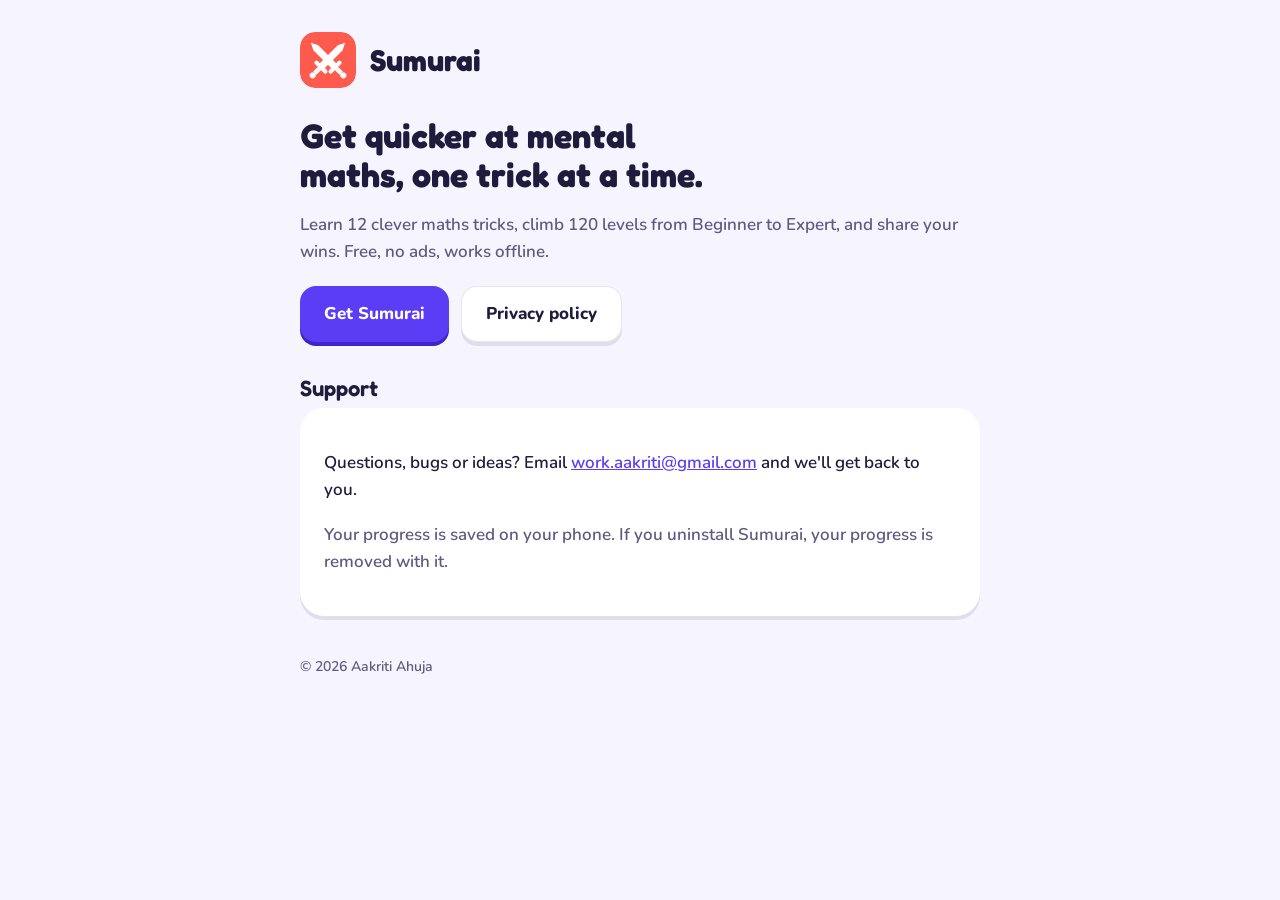
==== index.html @ b212c048 "Sumurai website: privacy policy, support page, share landing page Co-Authored-By: Claude Opus 5.5 <n" ====
<!doctype html>
<html lang="en">
<head>
<meta charset="utf-8"><meta name="viewport" content="width=device-width, initial-scale=1, viewport-fit=cover">
<title>Sumurai – Mental Maths Trainer</title>
<meta name="description" content="Get quicker at mental maths with fun tricks, 120 levels and daily challenges.">
<link rel="icon" href="mark.svg"><link rel="stylesheet" href="style.css">
</head>
<body><main>
<header><img src="mark.svg" alt=""><a href="./">Sumurai</a></header>
<h1>Get quicker at mental maths, one trick at a time.</h1>
<p class="soft">Learn 12 clever maths tricks, climb 120 levels from Beginner to Expert, and share your wins. Free, no ads, works offline.</p>
<div class="btns">
  <a class="btn" href="get.html">Get Sumurai</a>
  <a class="btn secondary" href="privacy.html">Privacy policy</a>
</div>
<h2>Support</h2>
<div class="card">
  <p>Questions, bugs or ideas? Email <a href="mailto:work.aakriti@gmail.com">work.aakriti@gmail.com</a> and we'll get back to you.</p>
  <p class="soft">Your progress is saved on your phone. If you uninstall Sumurai, your progress is removed with it.</p>
</div>
<footer>© 2026 Aakriti Ahuja</footer>
</main></body>
</html>
---- style.css ----
@import url("https://fonts.googleapis.com/css2?family=Fredoka:wght@600;700&family=Nunito:wght@600;700;800&display=swap");
:root { --bg:#f6f5ff; --surface:#fff; --ink:#1f1b3d; --soft:#5f5a80; --primary:#5b3df5; --edge:#3f25c7; --coral:#ff5a4e; --line:#1f1b3d1a; }
@media (prefers-color-scheme: dark) { :root { --bg:#14122b; --surface:#1f1c3d; --ink:#f2f0ff; --soft:#a9a4cf; --primary:#8f7bff; --edge:#6a55e8; --line:#f2f0ff1f; } }
* { box-sizing: border-box; }
[hidden] { display: none !important; }
body { margin:0; background:var(--bg); color:var(--ink); font:600 17px/1.6 Nunito, system-ui, sans-serif;
  padding: 32px max(16px, env(safe-area-inset-left)) 48px max(16px, env(safe-area-inset-right)); }
main { max-width: 680px; margin: 0 auto; }
header { display:flex; align-items:center; gap:14px; margin-bottom:28px; }
header img { width:56px; height:56px; border-radius:15px; }
header a { font:700 30px Fredoka, system-ui, sans-serif; color:var(--ink); text-decoration:none; }
h1 { font:700 34px/1.15 Fredoka, system-ui, sans-serif; margin:0 0 8px; text-wrap:balance; }
h2 { font:600 22px/1.3 Fredoka, system-ui, sans-serif; margin:32px 0 6px; }
p, li { color:var(--ink); } .soft { color:var(--soft); }
a { color:var(--primary); }
.card { background:var(--surface); border-radius:24px; padding:24px; box-shadow:0 4px 0 var(--line); }
.btn { display:inline-flex; align-items:center; justify-content:center; gap:8px; min-height:56px; padding:0 24px; border-radius:16px;
  background:var(--primary); color:#fff; font:800 17px Nunito, system-ui, sans-serif; text-decoration:none; box-shadow:0 4px 0 var(--edge); }
.btn.secondary { background:var(--surface); color:var(--ink); box-shadow:0 4px 0 var(--line); border:1px solid var(--line); }
.btns { display:flex; flex-wrap:wrap; gap:12px; margin-top:20px; }
footer { margin-top:40px; font-size:14px; color:var(--soft); }
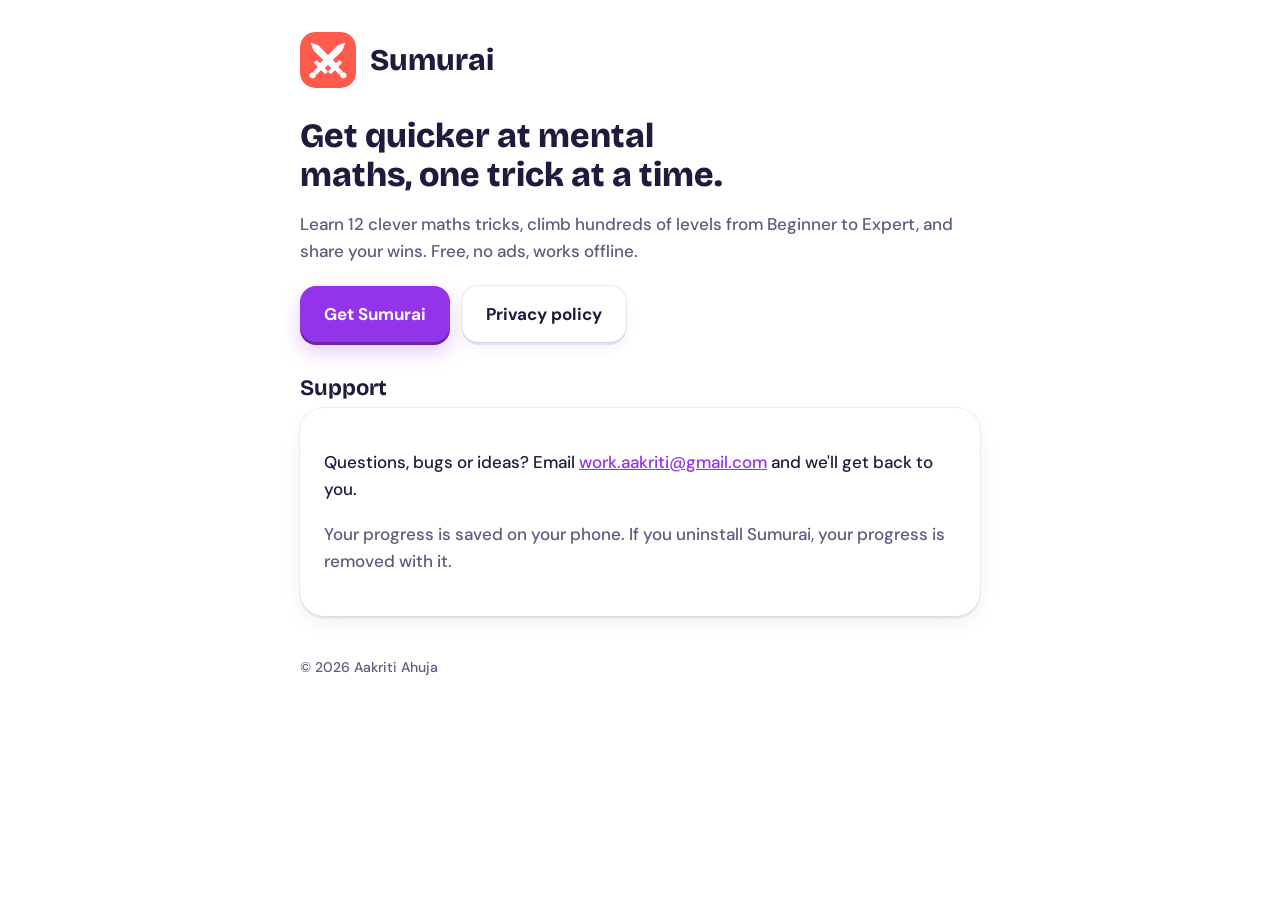
==== commit ccbbbc75: "Say hundreds of levels instead of a level count Co-Authored-By: Claude Opus 5.5 <noreply@anthropic.c" ====
--- a/index.html
+++ b/index.html
@@ -3,13 +3,13 @@
 <head>
 <meta charset="utf-8"><meta name="viewport" content="width=device-width, initial-scale=1, viewport-fit=cover">
 <title>Sumurai – Mental Maths Trainer</title>
-<meta name="description" content="Get quicker at mental maths with fun tricks, 120 levels and daily challenges.">
+<meta name="description" content="Get quicker at mental maths with fun tricks, hundreds of levels and daily challenges.">
 <link rel="icon" href="mark.svg"><link rel="stylesheet" href="style.css">
 </head>
 <body><main>
 <header><img src="mark.svg" alt=""><a href="./">Sumurai</a></header>
 <h1>Get quicker at mental maths, one trick at a time.</h1>
-<p class="soft">Learn 12 clever maths tricks, climb 120 levels from Beginner to Expert, and share your wins. Free, no ads, works offline.</p>
+<p class="soft">Learn 12 clever maths tricks, climb hundreds of levels from Beginner to Expert, and share your wins. Free, no ads, works offline.</p>
 <div class="btns">
   <a class="btn" href="get.html">Get Sumurai</a>
   <a class="btn secondary" href="privacy.html">Privacy policy</a>
--- a/style.css
+++ b/style.css
@@ -1,21 +1,21 @@
-@import url("https://fonts.googleapis.com/css2?family=Fredoka:wght@600;700&family=Nunito:wght@600;700;800&display=swap");
-:root { --bg:#f6f5ff; --surface:#fff; --ink:#1f1b3d; --soft:#5f5a80; --primary:#5b3df5; --edge:#3f25c7; --coral:#ff5a4e; --line:#1f1b3d1a; }
-@media (prefers-color-scheme: dark) { :root { --bg:#14122b; --surface:#1f1c3d; --ink:#f2f0ff; --soft:#a9a4cf; --primary:#8f7bff; --edge:#6a55e8; --line:#f2f0ff1f; } }
+@import url("https://fonts.googleapis.com/css2?family=Bricolage+Grotesque:opsz,wght@12..96,700;12..96,800&family=DM+Sans:opsz,wght@9..40,500;9..40,700&display=swap");
+:root { --bg:#ffffff; --surface:#fff; --ink:#1f1b3d; --soft:#5f5a80; --primary:#9333ea; --edge:#6a25a8; --on-primary:#ffffff; --coral:#ff5a4e; --line:#1f1b3d1a; }
+@media (prefers-color-scheme: dark) { :root { --bg:#14122b; --surface:#1f1c3d; --ink:#f2f0ff; --soft:#a9a4cf; --primary:#c084fc; --edge:#8b3fd6; --on-primary:#14122b; --line:#f2f0ff1f; } }
 * { box-sizing: border-box; }
 [hidden] { display: none !important; }
-body { margin:0; background:var(--bg); color:var(--ink); font:600 17px/1.6 Nunito, system-ui, sans-serif;
+body { margin:0; background:var(--bg); color:var(--ink); font:500 17px/1.6 "DM Sans", system-ui, sans-serif;
   padding: 32px max(16px, env(safe-area-inset-left)) 48px max(16px, env(safe-area-inset-right)); }
 main { max-width: 680px; margin: 0 auto; }
 header { display:flex; align-items:center; gap:14px; margin-bottom:28px; }
 header img { width:56px; height:56px; border-radius:15px; }
-header a { font:700 30px Fredoka, system-ui, sans-serif; color:var(--ink); text-decoration:none; }
-h1 { font:700 34px/1.15 Fredoka, system-ui, sans-serif; margin:0 0 8px; text-wrap:balance; }
-h2 { font:600 22px/1.3 Fredoka, system-ui, sans-serif; margin:32px 0 6px; }
+header a { font:800 30px "Bricolage Grotesque", system-ui, sans-serif; color:var(--ink); text-decoration:none; }
+h1 { font:800 34px/1.15 "Bricolage Grotesque", system-ui, sans-serif; margin:0 0 8px; text-wrap:balance; }
+h2 { font:700 22px/1.3 "Bricolage Grotesque", system-ui, sans-serif; margin:32px 0 6px; }
 p, li { color:var(--ink); } .soft { color:var(--soft); }
 a { color:var(--primary); }
-.card { background:var(--surface); border-radius:24px; padding:24px; box-shadow:0 4px 0 var(--line); }
+.card { background:var(--surface); border-radius:24px; padding:24px; box-shadow:0 0 0 1px rgba(31,27,61,.06), 0 3px 0 rgba(31,27,61,.06), 0 8px 20px rgba(31,27,61,.06); }
 .btn { display:inline-flex; align-items:center; justify-content:center; gap:8px; min-height:56px; padding:0 24px; border-radius:16px;
-  background:var(--primary); color:#fff; font:800 17px Nunito, system-ui, sans-serif; text-decoration:none; box-shadow:0 4px 0 var(--edge); }
-.btn.secondary { background:var(--surface); color:var(--ink); box-shadow:0 4px 0 var(--line); border:1px solid var(--line); }
+  background:var(--primary); color:var(--on-primary); font:700 17px "DM Sans", system-ui, sans-serif; text-decoration:none; box-shadow:0 3px 0 var(--edge), 0 10px 20px rgba(147,51,234,.25); }
+.btn.secondary { background:var(--surface); color:var(--ink); box-shadow:0 0 0 1px rgba(31,27,61,.08), 0 3px 0 #e4e1f7, 0 6px 12px rgba(31,27,61,.06); }
 .btns { display:flex; flex-wrap:wrap; gap:12px; margin-top:20px; }
 footer { margin-top:40px; font-size:14px; color:var(--soft); }
